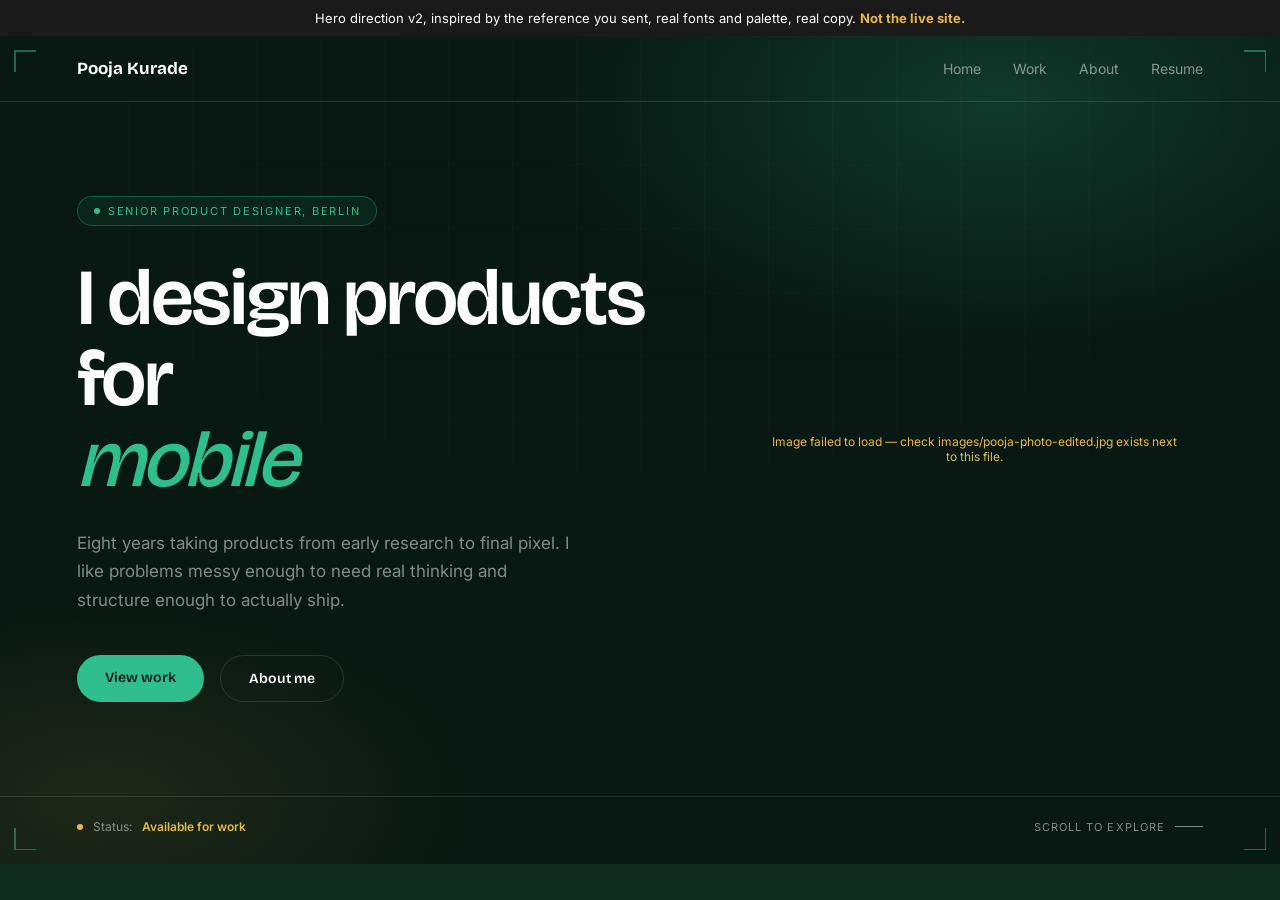
==== _mockup-hero-v2.html @ 28121f27 "Switch to 2-font system (Source Serif 4 + Inter), add halftone portrait effect to hero and About pho" ====
<!DOCTYPE html>
<html lang="en">
<head>
<meta charset="UTF-8">
<meta name="viewport" content="width=device-width, initial-scale=1.0">
<title>Hero direction v2 — cinematic (not the live site)</title>
<link rel="preconnect" href="https://fonts.googleapis.com">
<link rel="preconnect" href="https://fonts.gstatic.com" crossorigin>
<link href="https://fonts.googleapis.com/css2?family=Bricolage+Grotesque:opsz,wght@12..96,400;12..96,500;12..96,600;12..96,700;12..96,800&family=Inter:wght@400;500;600;700&display=swap" rel="stylesheet">
<style>
:root {
  --dark: #081812; --bg: #0D2B1E; --white: #FDFDFD; --teal: #2FBE8E;
  --yellow: #E8B84B; --mid: rgba(253,253,253,.5); --border: rgba(255,255,255,.12);
  --ff: 'Inter', system-ui, sans-serif;
  --ff-display: 'Bricolage Grotesque', 'Inter', system-ui, sans-serif;
  --pad: clamp(24px, 6vw, 96px);
  --ease: cubic-bezier(.4,0,.2,1);
}
* { box-sizing: border-box; margin: 0; padding: 0; }
body { font-family: var(--ff); background: var(--bg); color: var(--white); -webkit-font-smoothing: antialiased; }
.note { background: #1a1a1a; color: #fff; text-align: center; font-family: var(--ff); font-size: 13px; padding: 10px; }
.note b { color: var(--yellow); }

.hero {
  position: relative; min-height: 92vh; overflow: hidden;
  display: flex; flex-direction: column;
  background:
    radial-gradient(ellipse 60% 50% at 78% 8%, rgba(47,190,142,.20), transparent 60%),
    radial-gradient(ellipse 50% 40% at 8% 92%, rgba(232,184,75,.10), transparent 60%),
    var(--dark);
}
.hero::before {
  content: ''; position: absolute; inset: 0; pointer-events: none; opacity: .5;
  background-image:
    linear-gradient(rgba(255,255,255,.035) 1px, transparent 1px),
    linear-gradient(90deg, rgba(255,255,255,.035) 1px, transparent 1px);
  background-size: 64px 64px;
  mask-image: radial-gradient(ellipse 90% 70% at 50% 20%, #000 20%, transparent 75%);
}

nav { position: relative; z-index: 3; display: flex; align-items: center; justify-content: space-between; padding: 22px var(--pad); border-bottom: 1px solid var(--border); }
.nav-logo { font-family: var(--ff-display); font-size: 17px; font-weight: 700; }
.nav-links { display: flex; gap: 32px; list-style: none; font-size: 14px; color: var(--mid); }

.hero-mid { position: relative; z-index: 2; flex: 1; display: flex; flex-direction: column; justify-content: center; padding: 0 var(--pad); }
.hero-inner {
  max-width: 1180px; margin: 0 auto; width: 100%;
  display: grid; grid-template-columns: 1.15fr .85fr; gap: 48px; align-items: center;
}
.hero-photo {
  position: relative; justify-self: end; width: 100%; max-width: 460px;
  aspect-ratio: 3/4;
}
.hero-photo canvas {
  position: absolute; inset: 0; width: 100%; height: 100%;
  -webkit-mask-image: radial-gradient(ellipse 70% 75% at 50% 42%, #000 55%, transparent 100%);
  mask-image: radial-gradient(ellipse 70% 75% at 50% 42%, #000 55%, transparent 100%);
}
@media (max-width: 860px) {
  .hero-inner { grid-template-columns: 1fr; }
  .hero-photo { justify-self: center; max-width: 300px; order: -1; margin-bottom: 8px; }
}
.eyebrow {
  display: inline-flex; align-items: center; gap: 8px;
  font-family: var(--ff-m, var(--ff)); font-size: 11px; letter-spacing: .16em; text-transform: uppercase;
  color: var(--teal); border: 1px solid rgba(47,190,142,.35); background: rgba(47,190,142,.08);
  padding: 7px 16px; border-radius: 999px; margin-bottom: 32px;
}
.eyebrow-dot { width: 6px; height: 6px; border-radius: 50%; background: var(--teal); animation: pulse 2s ease infinite; }
@keyframes pulse { 0%,100%{opacity:1} 50%{opacity:.3} }

h1.headline {
  font-family: var(--ff-display); font-weight: 600;
  font-size: clamp(38px, 6.2vw, 84px); line-height: 1.02; letter-spacing: -.03em;
  max-width: 15ch; margin-bottom: 8px;
}
.cycle-wrap { display: inline-flex; overflow: hidden; vertical-align: bottom; height: 1.02em; }
.cycle-track { display: flex; flex-direction: column; animation: cycle 8s var(--ease) infinite; }
.cycle-track span { display: block; height: 1.02em; line-height: 1.02; color: var(--teal); font-style: italic; font-weight: 500; }
@keyframes cycle {
  0%, 20%   { transform: translateY(0); }
  25%, 45%  { transform: translateY(-1.02em); }
  50%, 70%  { transform: translateY(-2.04em); }
  75%, 95%  { transform: translateY(-3.06em); }
  100%      { transform: translateY(-4.08em); }
}

.hero-sub { font-size: 17px; color: var(--mid); max-width: 46ch; line-height: 1.7; margin: 28px 0 40px; }
.hero-ctas { display: flex; gap: 16px; flex-wrap: wrap; }
.btn { font-family: var(--ff-display); font-size: 14px; font-weight: 600; padding: 14px 28px; border-radius: 999px; text-decoration: none; }
.btn-primary { background: var(--teal); color: var(--dark); }
.btn-ghost { border: 1px solid var(--border); color: var(--white); }

.hero-foot {
  position: relative; z-index: 2; display: flex; align-items: center; justify-content: space-between;
  padding: 22px var(--pad) 30px; border-top: 1px solid var(--border);
}
.status-pill { display: flex; align-items: center; gap: 10px; font-size: 12px; color: var(--mid); }
.status-pill b { color: var(--yellow); font-weight: 600; }
.status-dot { width: 6px; height: 6px; border-radius: 50%; background: var(--yellow); animation: pulse 2s ease infinite; }
.scroll-cue { display: flex; align-items: center; gap: 10px; font-size: 11px; letter-spacing: .1em; text-transform: uppercase; color: var(--mid); }
.scroll-line { width: 28px; height: 1px; background: var(--mid); position: relative; overflow: hidden; }
.scroll-line::after {
  content: ''; position: absolute; left: -100%; top: 0; width: 100%; height: 100%; background: var(--teal);
  animation: scrollmove 1.8s ease-in-out infinite;
}
@keyframes scrollmove { 0%{left:-100%} 100%{left:100%} }

.hud-corner { position: absolute; width: 22px; height: 22px; z-index: 4; opacity: .5; }
.hud-corner::before, .hud-corner::after { content: ''; position: absolute; background: var(--teal); }
.hud-tl { top: 14px; left: 14px; } .hud-tr { top: 14px; right: 14px; }
.hud-bl { bottom: 14px; left: 14px; } .hud-br { bottom: 14px; right: 14px; }
.hud-tl::before, .hud-bl::before { left: 0; top: 0; bottom: 0; width: 1.5px; }
.hud-tr::before, .hud-br::before { right: 0; top: 0; bottom: 0; width: 1.5px; }
.hud-tl::after, .hud-tr::after { top: 0; left: 0; right: 0; height: 1.5px; }
.hud-bl::after, .hud-br::after { bottom: 0; left: 0; right: 0; height: 1.5px; }
</style>
</head>
<body>

<div class="note">Hero direction v2, inspired by the reference you sent, real fonts and palette, real copy. <b>Not the live site.</b></div>

<div class="hero">
  <nav>
    <span class="nav-logo">Pooja Kurade</span>
    <ul class="nav-links"><li>Home</li><li>Work</li><li>About</li><li>Resume</li></ul>
  </nav>

  <div class="hero-mid">
    <div class="hero-inner">
      <div>
        <div class="eyebrow"><span class="eyebrow-dot"></span> Senior Product Designer, Berlin</div>
        <h1 class="headline">I design products for<br>
          <span class="cycle-wrap"><span class="cycle-track">
            <span>mobile</span><span>enterprise</span><span>automotive</span><span>fintech</span><span>mobile</span>
          </span></span>
        </h1>
        <p class="hero-sub">Eight years taking products from early research to final pixel. I like problems messy enough to need real thinking and structure enough to actually ship.</p>
        <div class="hero-ctas">
          <a class="btn btn-primary" href="#">View work</a>
          <a class="btn btn-ghost" href="#">About me</a>
        </div>
      </div>
      <div class="hero-photo">
        <canvas id="halftone"></canvas>
      </div>
    </div>
  </div>

  <div class="hero-foot">
    <div class="status-pill"><span class="status-dot"></span>Status: <b>Available for work</b></div>
    <div class="scroll-cue">Scroll to explore<span class="scroll-line"></span></div>
  </div>

  <div class="hud-corner hud-tl"></div>
  <div class="hud-corner hud-tr"></div>
  <div class="hud-corner hud-bl"></div>
  <div class="hud-corner hud-br"></div>
</div>

<script>
(function(){
  var img = new Image();
  img.onload = function(){ render(img); };
  img.onerror = function(){
    var canvas = document.getElementById('halftone');
    canvas.parentElement.insertAdjacentHTML('beforeend',
      '<div style="position:absolute;inset:0;display:flex;align-items:center;justify-content:center;color:#E8B84B;font-size:12px;text-align:center;padding:20px;font-family:Inter,sans-serif">Image failed to load — check images/pooja-photo-edited.jpg exists next to this file.</div>');
  };
  img.src = 'images/pooja-photo-edited.jpg';

  function render(img){
    var canvas = document.getElementById('halftone');
    var box = canvas.parentElement.getBoundingClientRect();
    var W = Math.round(box.width), H = Math.round(box.height);
    var dpr = window.devicePixelRatio || 1;
    canvas.width = W * dpr; canvas.height = H * dpr;
    canvas.style.width = W + 'px'; canvas.style.height = H + 'px';
    var ctx = canvas.getContext('2d');
    ctx.scale(dpr, dpr);

    var sample = document.createElement('canvas');
    sample.width = W; sample.height = H;
    var sctx = sample.getContext('2d');

    // Tight portrait crop: face and shoulders, minimal sky/background
    var cropW = img.height * (W / H) * 0.62;
    var cx = img.width / 2;
    var sx = Math.max(0, cx - cropW / 2);
    var sy = img.height * 0.02;
    var sh = img.height * 0.60;
    var sw = cropW;
    sctx.drawImage(img, sx, sy, sw, sh, 0, 0, W, H);
    var data;
    try {
      data = sctx.getImageData(0, 0, W, H).data;
    } catch (e) {
      canvas.parentElement.insertAdjacentHTML('beforeend',
        '<div style="position:absolute;inset:0;display:flex;align-items:center;justify-content:center;color:#E8B84B;font-size:12px;text-align:center;padding:20px;font-family:Inter,sans-serif">Canvas blocked from reading the image (' + e.name + '). Try opening this file directly in Chrome/Safari rather than through a preview pane.</div>');
      return;
    }

    ctx.fillStyle = '#0D2B1E';
    ctx.fillRect(0, 0, W, H);

    var cell = 5;
    for (var y = 0; y < H; y += cell) {
      for (var x = 0; x < W; x += cell) {
        var i = (y * W + x) * 4;
        var lum = (data[i] * 0.3 + data[i+1] * 0.59 + data[i+2] * 0.11) / 255;
        // Inverted: her dark hair/jacket becomes the dot pattern, bright sky stays empty
        var inv = Math.pow(1 - lum, 1.15);
        var r = (cell / 2) * inv * 0.95;
        if (r < 0.5) continue;
        ctx.beginPath();
        ctx.fillStyle = 'rgba(253,253,253,' + (0.4 + inv * 0.6).toFixed(2) + ')';
        ctx.arc(x + cell/2, y + cell/2, r, 0, Math.PI * 2);
        ctx.fill();
      }
    }
  }

  window.addEventListener('resize', function(){ if (img.complete) render(img); });
})();
</script>

</body>
</html>
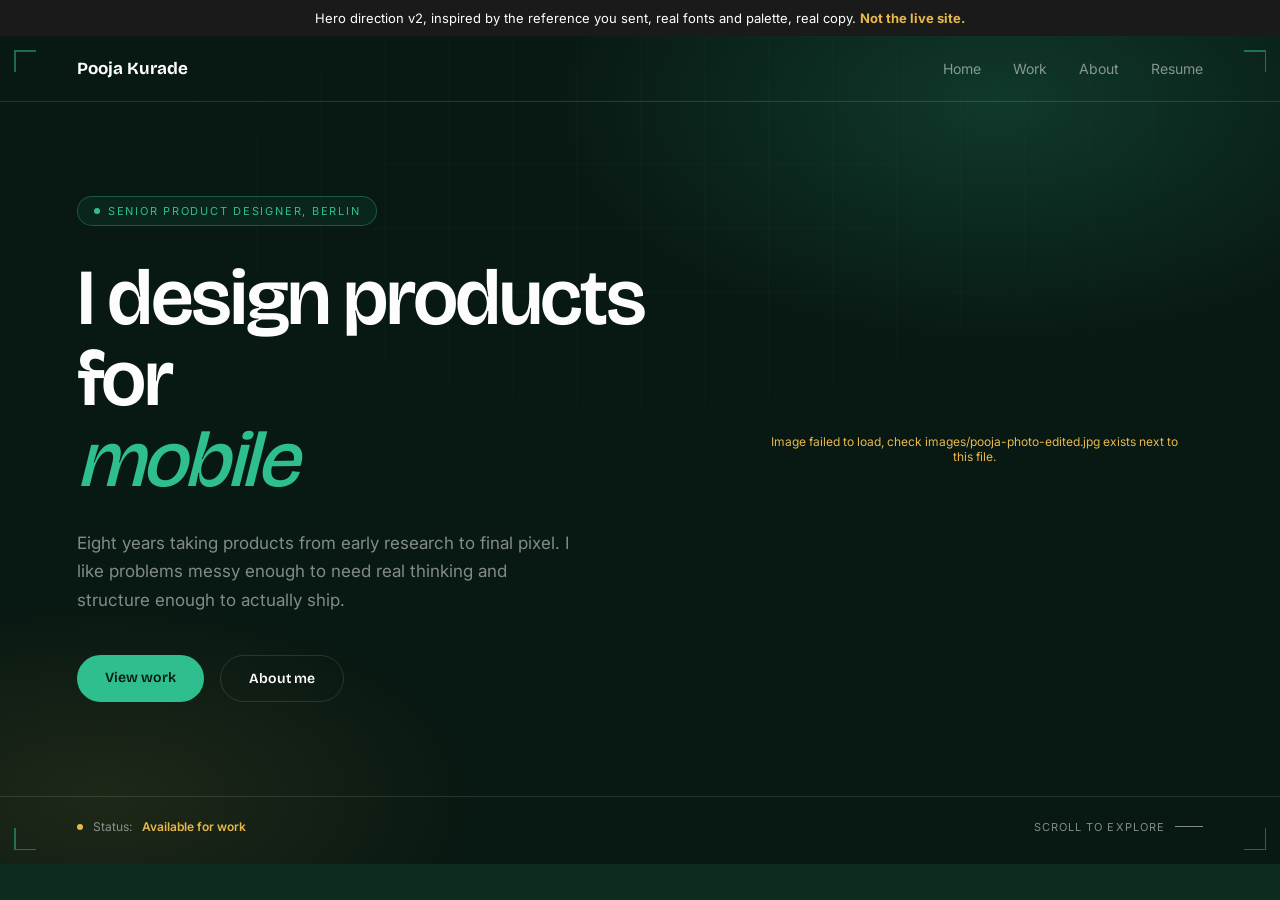
==== commit 0f7deb90: "Remove em/en dashes site-wide, unify nav/footer logo to sans-serif, fix About photo crop bug Replace" ====
--- a/_mockup-hero-v2.html
+++ b/_mockup-hero-v2.html
@@ -3,7 +3,7 @@
 <head>
 <meta charset="UTF-8">
 <meta name="viewport" content="width=device-width, initial-scale=1.0">
-<title>Hero direction v2 — cinematic (not the live site)</title>
+<title>Hero direction v2: cinematic (not the live site)</title>
 <link rel="preconnect" href="https://fonts.googleapis.com">
 <link rel="preconnect" href="https://fonts.gstatic.com" crossorigin>
 <link href="https://fonts.googleapis.com/css2?family=Bricolage+Grotesque:opsz,wght@12..96,400;12..96,500;12..96,600;12..96,700;12..96,800&family=Inter:wght@400;500;600;700&display=swap" rel="stylesheet">
@@ -165,7 +165,7 @@
   img.onerror = function(){
     var canvas = document.getElementById('halftone');
     canvas.parentElement.insertAdjacentHTML('beforeend',
-      '<div style="position:absolute;inset:0;display:flex;align-items:center;justify-content:center;color:#E8B84B;font-size:12px;text-align:center;padding:20px;font-family:Inter,sans-serif">Image failed to load — check images/pooja-photo-edited.jpg exists next to this file.</div>');
+      '<div style="position:absolute;inset:0;display:flex;align-items:center;justify-content:center;color:#E8B84B;font-size:12px;text-align:center;padding:20px;font-family:Inter,sans-serif">Image failed to load, check images/pooja-photo-edited.jpg exists next to this file.</div>');
   };
   img.src = 'images/pooja-photo-edited.jpg';
 
